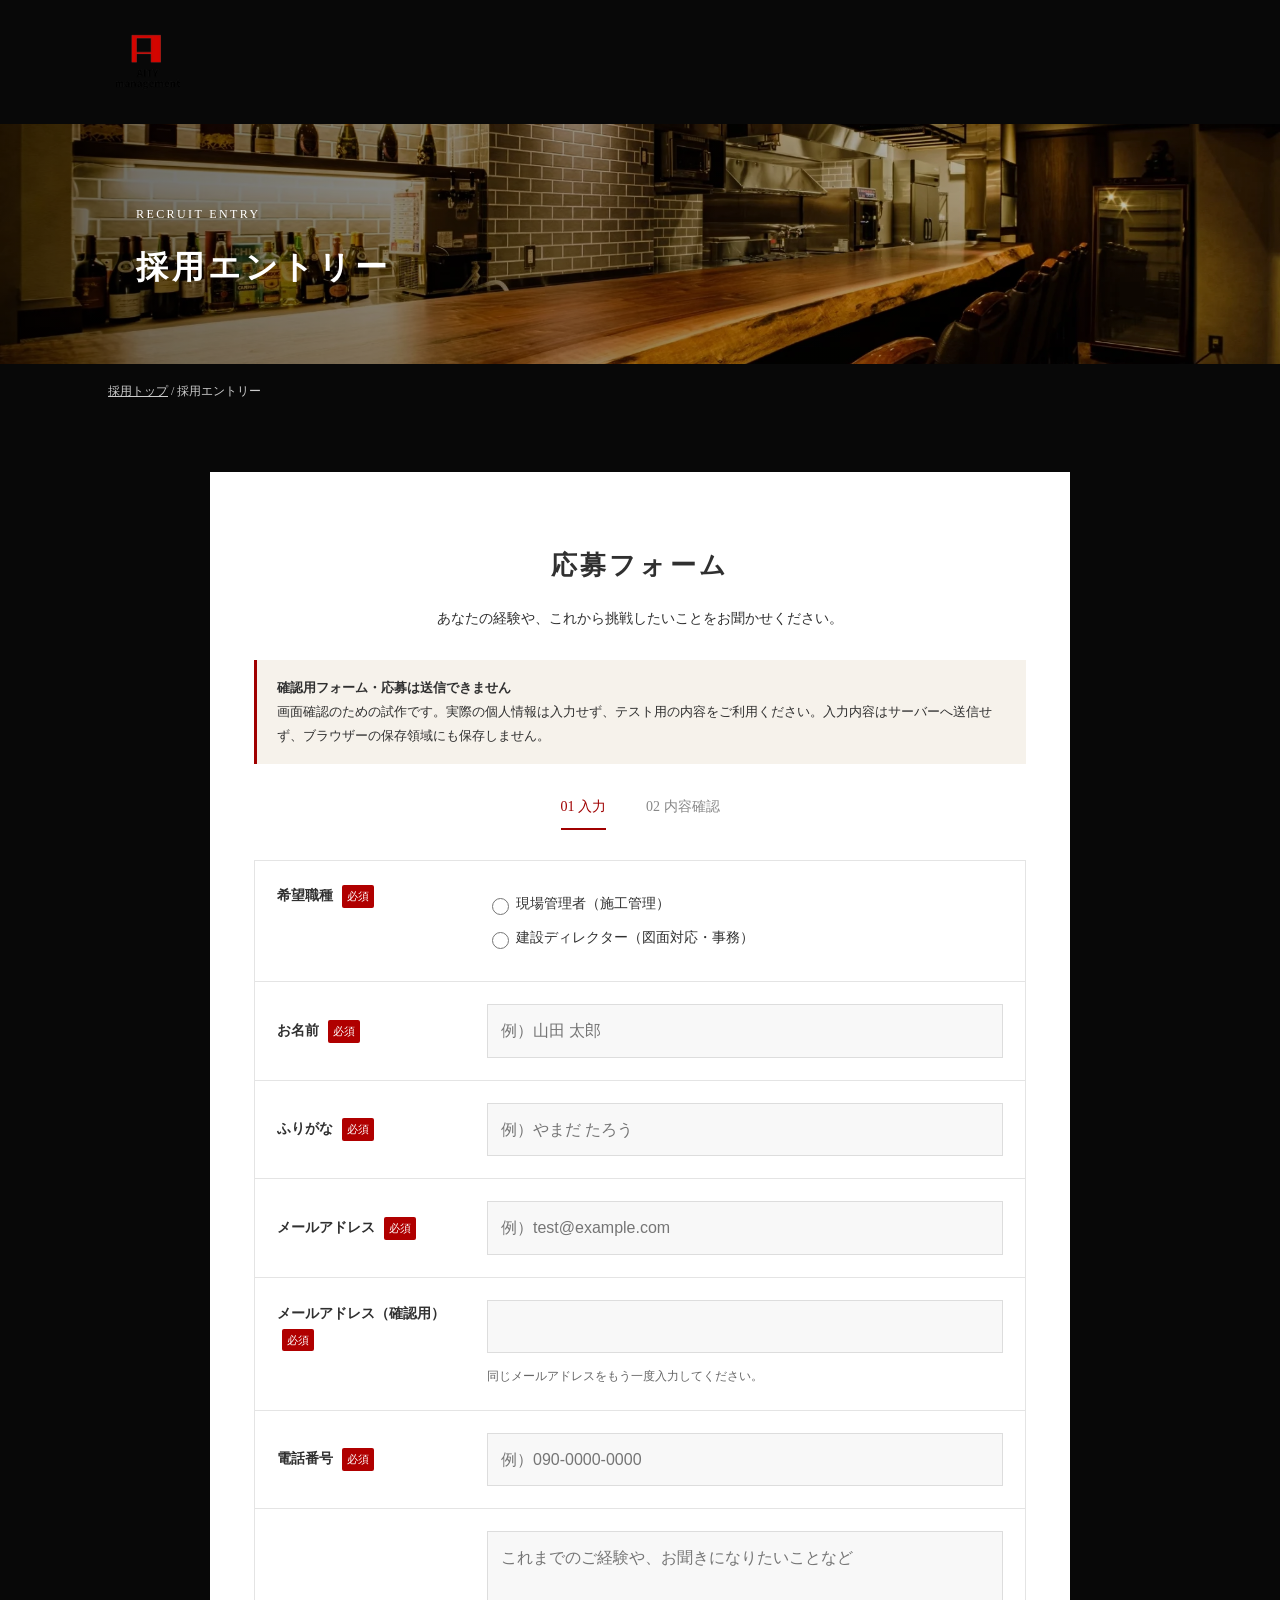
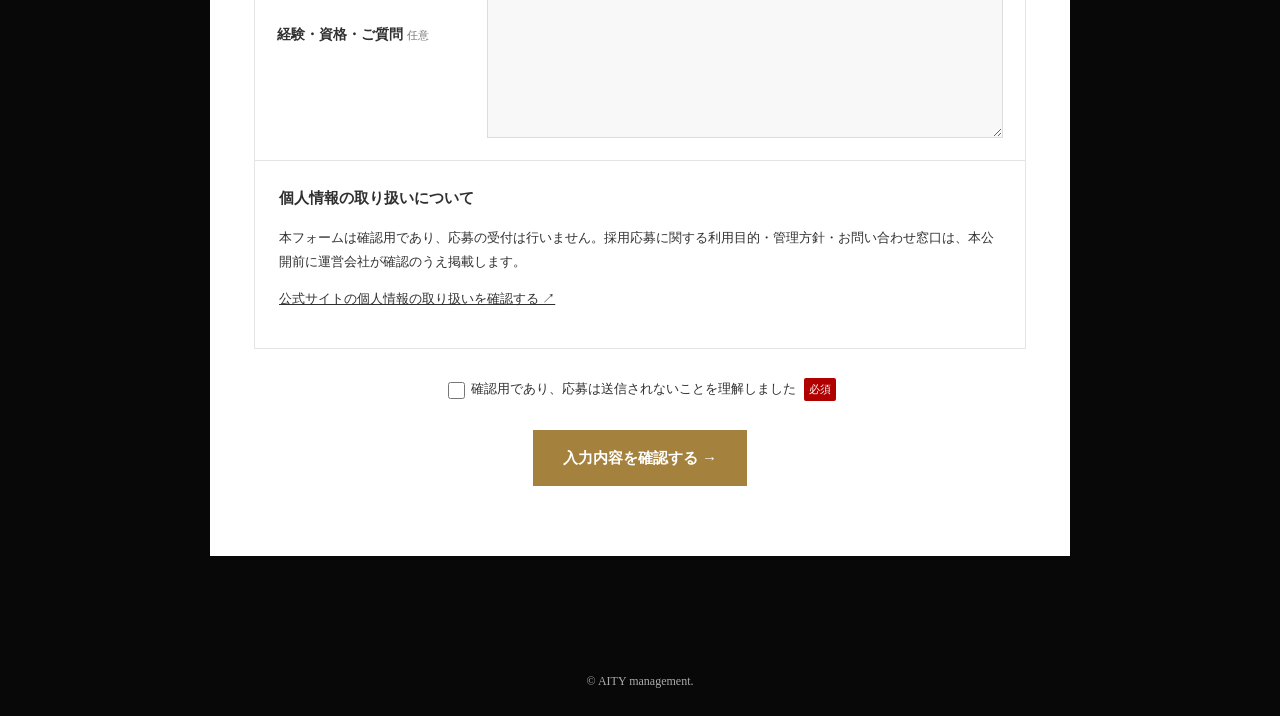
==== apply.html @ 50b0b2be "Add preview application form and refine recruitment spacing" ====
<!doctype html>
<html lang="ja"><head><meta charset="utf-8"><meta name="viewport" content="width=device-width,initial-scale=1"><meta name="robots" content="noindex,nofollow"><meta http-equiv="Content-Security-Policy" content="default-src 'self'; img-src 'self'; style-src 'self'; script-src 'self'; connect-src 'none'; form-action 'none'; base-uri 'self'"><title>採用エントリー（確認用） | AITYマネジメント</title><link rel="stylesheet" href="apply.css"><script src="apply.js" defer></script></head>
<body><header><a class="brand-logo" href="index.html" aria-label="AITYマネジメント 採用トップ"><img src="assets/logo.webp" alt="AITYマネジメント" width="80" height="80"></a></header>
<div class="banner"><div><p>RECRUIT ENTRY</p><h1>採用エントリー</h1></div></div>
<main><nav aria-label="パンくず"><a href="index.html">採用トップ</a> / 採用エントリー</nav><article>
<h2 id="page-title" tabindex="-1">応募フォーム</h2><p class="intro">あなたの経験や、これから挑戦したいことをお聞かせください。</p>
<aside><strong>確認用フォーム・応募は送信できません</strong><br>画面確認のための試作です。実際の個人情報は入力せず、テスト用の内容をご利用ください。入力内容はサーバーへ送信せず、ブラウザーの保存領域にも保存しません。</aside>
<ol class="progress"><li aria-current="step">01 入力</li><li>02 内容確認</li></ol>
<noscript>この確認用フォームにはJavaScriptが必要です。送信機能はありません。</noscript>
<form id="entry" autocomplete="off">
<fieldset class="row"><legend>希望職種 <b>必須</b></legend><div><label class="choice"><input type="radio" name="role" value="現場管理者（施工管理）" required> 現場管理者（施工管理）</label><label class="choice"><input type="radio" name="role" value="建設ディレクター（図面対応・事務）"> 建設ディレクター（図面対応・事務）</label></div></fieldset>
<div class="row"><label for="name">お名前 <b>必須</b></label><input id="name" name="name" required maxlength="100" placeholder="例）山田 太郎"></div>
<div class="row"><label for="kana">ふりがな <b>必須</b></label><input id="kana" name="kana" required maxlength="100" placeholder="例）やまだ たろう"></div>
<div class="row"><label for="email">メールアドレス <b>必須</b></label><input id="email" name="email" type="email" required maxlength="254" placeholder="例）test@example.com"></div>
<div class="row"><label for="email-confirm">メールアドレス（確認用） <b>必須</b></label><input id="email-confirm" type="email" required maxlength="254" aria-describedby="email-help"><small id="email-help">同じメールアドレスをもう一度入力してください。</small></div>
<div class="row"><label for="phone">電話番号 <b>必須</b></label><input id="phone" name="phone" type="tel" required maxlength="30" placeholder="例）090-0000-0000"></div>
<div class="row"><label for="message">経験・資格・ご質問 <span>任意</span></label><textarea id="message" name="message" rows="7" maxlength="3000" placeholder="これまでのご経験や、お聞きになりたいことなど"></textarea></div>
<div class="privacy"><h3>個人情報の取り扱いについて</h3><p>本フォームは確認用であり、応募の受付は行いません。採用応募に関する利用目的・管理方針・お問い合わせ窓口は、本公開前に運営会社が確認のうえ掲載します。</p><p><a href="https://aity-management.jp/contact/" target="_blank" rel="noopener noreferrer">公式サイトの個人情報の取り扱いを確認する ↗</a></p></div>
<label class="consent"><input type="checkbox" required> 確認用であり、応募は送信されないことを理解しました <b>必須</b></label>
<button type="submit" id="review" disabled>入力内容を確認する →</button></form>
<section id="confirmation" hidden aria-labelledby="confirm-title"><h3 id="confirm-title">入力内容の確認</h3><p>以下はプレビューです。応募はまだ受け付けていません。</p><dl id="summary"></dl><div class="actions"><button type="button" id="back">← 入力内容を修正する</button><button type="button" disabled>送信できません（確認用）</button></div><p class="note">受信先・送信方法の設定後に、正式な応募受付を開始します。</p></section>
</article></main><footer>© AITY management.</footer></body></html>
---- apply.css ----
*{box-sizing:border-box}body{margin:0;background:#080808;color:#303030;font-family:"Yu Mincho","Hiragino Mincho ProN",serif;line-height:1.85}a{color:inherit}header{max-width:1120px;margin:auto;display:flex;align-items:center;justify-content:space-between;padding:22px 28px;color:white}header a{text-decoration:none;font-size:13px}header>a:first-child{font-size:25px;color:#bc1118;line-height:1.1}header span{display:block;font-size:11px;color:#eee}.banner{height:240px;background:linear-gradient(90deg,#0009,#0003),url('assets/contact.webp') center 55%/cover;color:white;display:flex;align-items:center}.banner>div{width:1064px;max-width:100%;margin:auto;padding:24px 28px}.banner p{font-size:12px;letter-spacing:.2em}.banner h1{font-size:32px;letter-spacing:.12em;margin:0}main{max-width:1120px;margin:auto;padding:0 28px}nav{color:#ccc;font-size:12px;padding:16px 0}article{background:white;max-width:860px;margin:54px auto 90px;padding:70px 44px}h2{text-align:center;font-size:26px;letter-spacing:.12em;margin:0 0 16px}.intro{text-align:center;font-size:14px}aside{background:#f6f2eb;border-left:3px solid #a00000;padding:16px 20px;font-family:sans-serif;font-size:13px;margin:28px 0}.progress{display:flex;justify-content:center;list-style:none;padding:0;gap:40px;margin:30px 0;color:#888;font-size:14px}.progress [aria-current]{color:#a00000;border-bottom:2px solid;padding-bottom:8px}.row{margin:0;border:1px solid #e4e4e4;border-bottom:0;padding:22px;display:grid;grid-template-columns:190px minmax(0,1fr);gap:12px 20px;align-items:center}.row>label{font-size:14px;font-weight:bold}.row small{grid-column:2;font-size:12px;color:#666}fieldset.row{display:block}legend{float:left;width:210px;font-size:14px;font-weight:bold;padding:0}fieldset>div{margin-left:210px}.choice{display:block;font-size:14px;margin:8px 0}b{display:inline-block;background:#b00000;color:white;font:11px/1.7 sans-serif;padding:2px 5px;margin-left:5px;border-radius:2px}.row label span{font:11px sans-serif;color:#777}input:not([type=radio],[type=checkbox]),textarea{width:100%;font:16px/1.6 sans-serif;padding:13px;border:1px solid #ddd;background:#f8f8f8;border-radius:0}textarea{resize:vertical}input[type=checkbox],input[type=radio]{accent-color:#a00000;width:17px;height:17px;vertical-align:middle}input:focus-visible,textarea:focus-visible,button:focus-visible,a:focus-visible{outline:2px solid #a00000;outline-offset:3px}.privacy{border:1px solid #e4e4e4;padding:24px;font-size:13px}.privacy h3{font-size:15px;margin:0}.consent{display:block;text-align:center;font-size:13px;margin:28px 0}button{display:block;margin:0 auto;border:0;background:#a4813c;color:#fff;padding:16px 30px;font:600 15px/1.6 serif;cursor:pointer}button:disabled{background:#ddd;color:#666;cursor:not-allowed}.actions{display:flex;gap:16px;flex-wrap:wrap;margin-top:30px}.actions button{flex:1}.note{text-align:center;font-size:13px;color:#666}#summary{border-top:1px solid #ddd}#summary div{display:grid;grid-template-columns:190px 1fr;padding:20px 0;border-bottom:1px solid #ddd;gap:20px}dd{margin:0;white-space:pre-wrap;overflow-wrap:anywhere}dt{font-weight:bold}footer{text-align:center;color:#aaa;padding:24px;font-size:12px}[hidden]{display:none!important}@media(max-width:700px){header{padding:20px}header a{font-size:11px}.banner{height:190px}.banner h1{font-size:25px}main{padding:0 16px}article{margin:24px auto 40px;padding:36px 20px}.row{display:block;padding:18px 14px}.row>label{display:block;margin-bottom:10px}legend{float:none;width:auto;margin-bottom:12px}fieldset>div{margin:0}.row small{display:block}.privacy{padding:18px}#summary div{grid-template-columns:1fr;gap:8px}.actions{flex-direction:column}h2{font-size:23px}.consent{text-align:left}}
/* Reuse the recruitment site's original logo without distorting its ratio. */
header .brand-logo{display:block;width:80px;line-height:0;padding:8px}
header .brand-logo img{display:block;width:100%;height:auto}
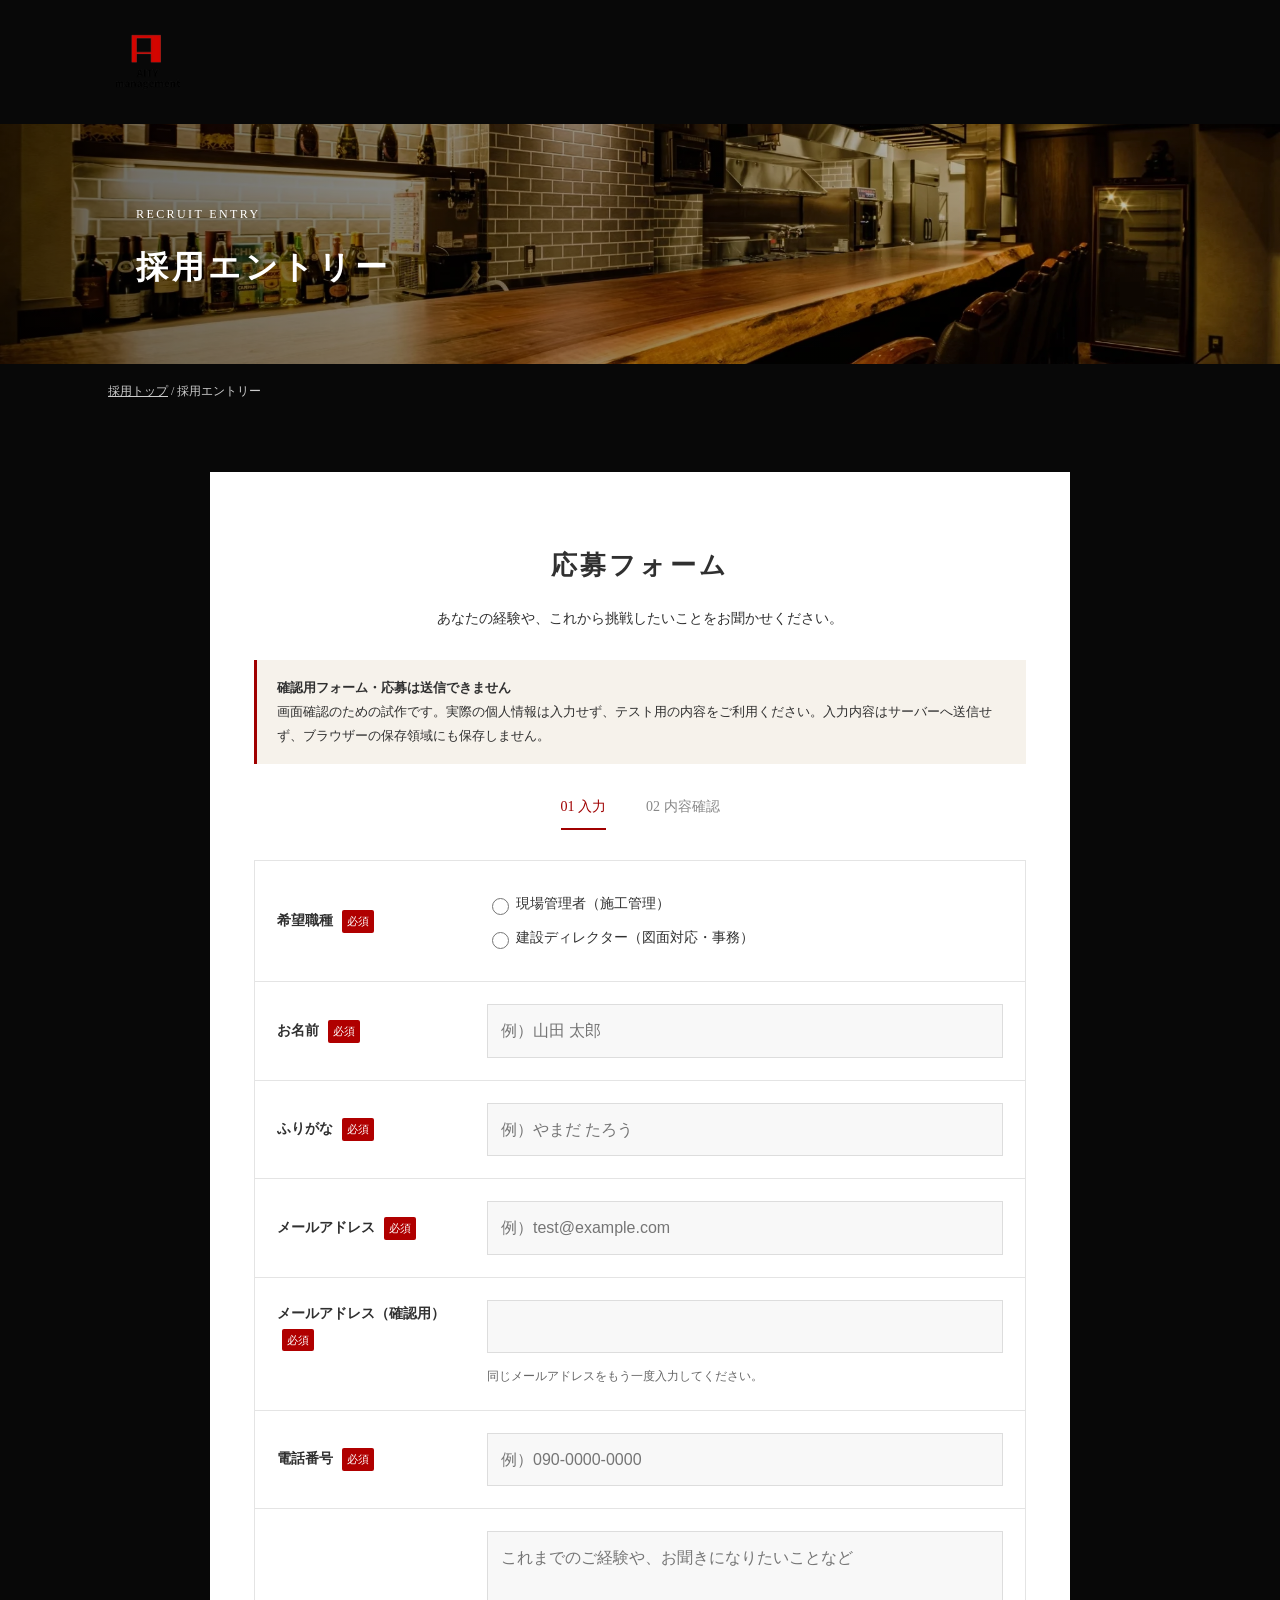
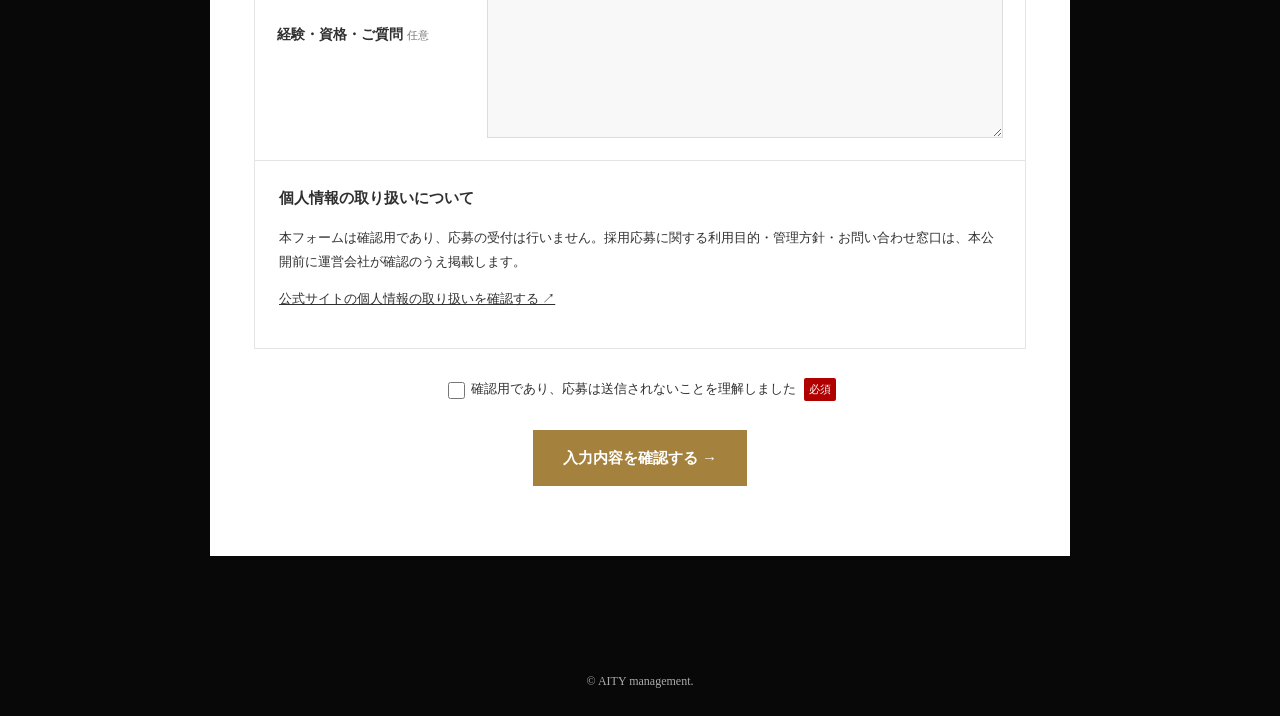
==== commit 40201c31: "Align role label inside application form row" ====
--- a/apply.html
+++ b/apply.html
@@ -8,7 +8,7 @@
 <ol class="progress"><li aria-current="step">01 入力</li><li>02 内容確認</li></ol>
 <noscript>この確認用フォームにはJavaScriptが必要です。送信機能はありません。</noscript>
 <form id="entry" autocomplete="off">
-<fieldset class="row"><legend>希望職種 <b>必須</b></legend><div><label class="choice"><input type="radio" name="role" value="現場管理者（施工管理）" required> 現場管理者（施工管理）</label><label class="choice"><input type="radio" name="role" value="建設ディレクター（図面対応・事務）"> 建設ディレクター（図面対応・事務）</label></div></fieldset>
+<div class="row role-row" role="group" aria-labelledby="role-label"><div class="field-label" id="role-label">希望職種 <b>必須</b></div><div><label class="choice"><input type="radio" name="role" value="現場管理者（施工管理）" required> 現場管理者（施工管理）</label><label class="choice"><input type="radio" name="role" value="建設ディレクター（図面対応・事務）"> 建設ディレクター（図面対応・事務）</label></div></div>
 <div class="row"><label for="name">お名前 <b>必須</b></label><input id="name" name="name" required maxlength="100" placeholder="例）山田 太郎"></div>
 <div class="row"><label for="kana">ふりがな <b>必須</b></label><input id="kana" name="kana" required maxlength="100" placeholder="例）やまだ たろう"></div>
 <div class="row"><label for="email">メールアドレス <b>必須</b></label><input id="email" name="email" type="email" required maxlength="254" placeholder="例）test@example.com"></div>
--- a/apply.css
+++ b/apply.css
@@ -2,3 +2,5 @@
 /* Reuse the recruitment site's original logo without distorting its ratio. */
 header .brand-logo{display:block;width:80px;line-height:0;padding:8px}
 header .brand-logo img{display:block;width:100%;height:auto}
+.field-label{font-size:14px;font-weight:bold}
+@media(max-width:700px){.role-row .field-label{margin-bottom:10px}}
